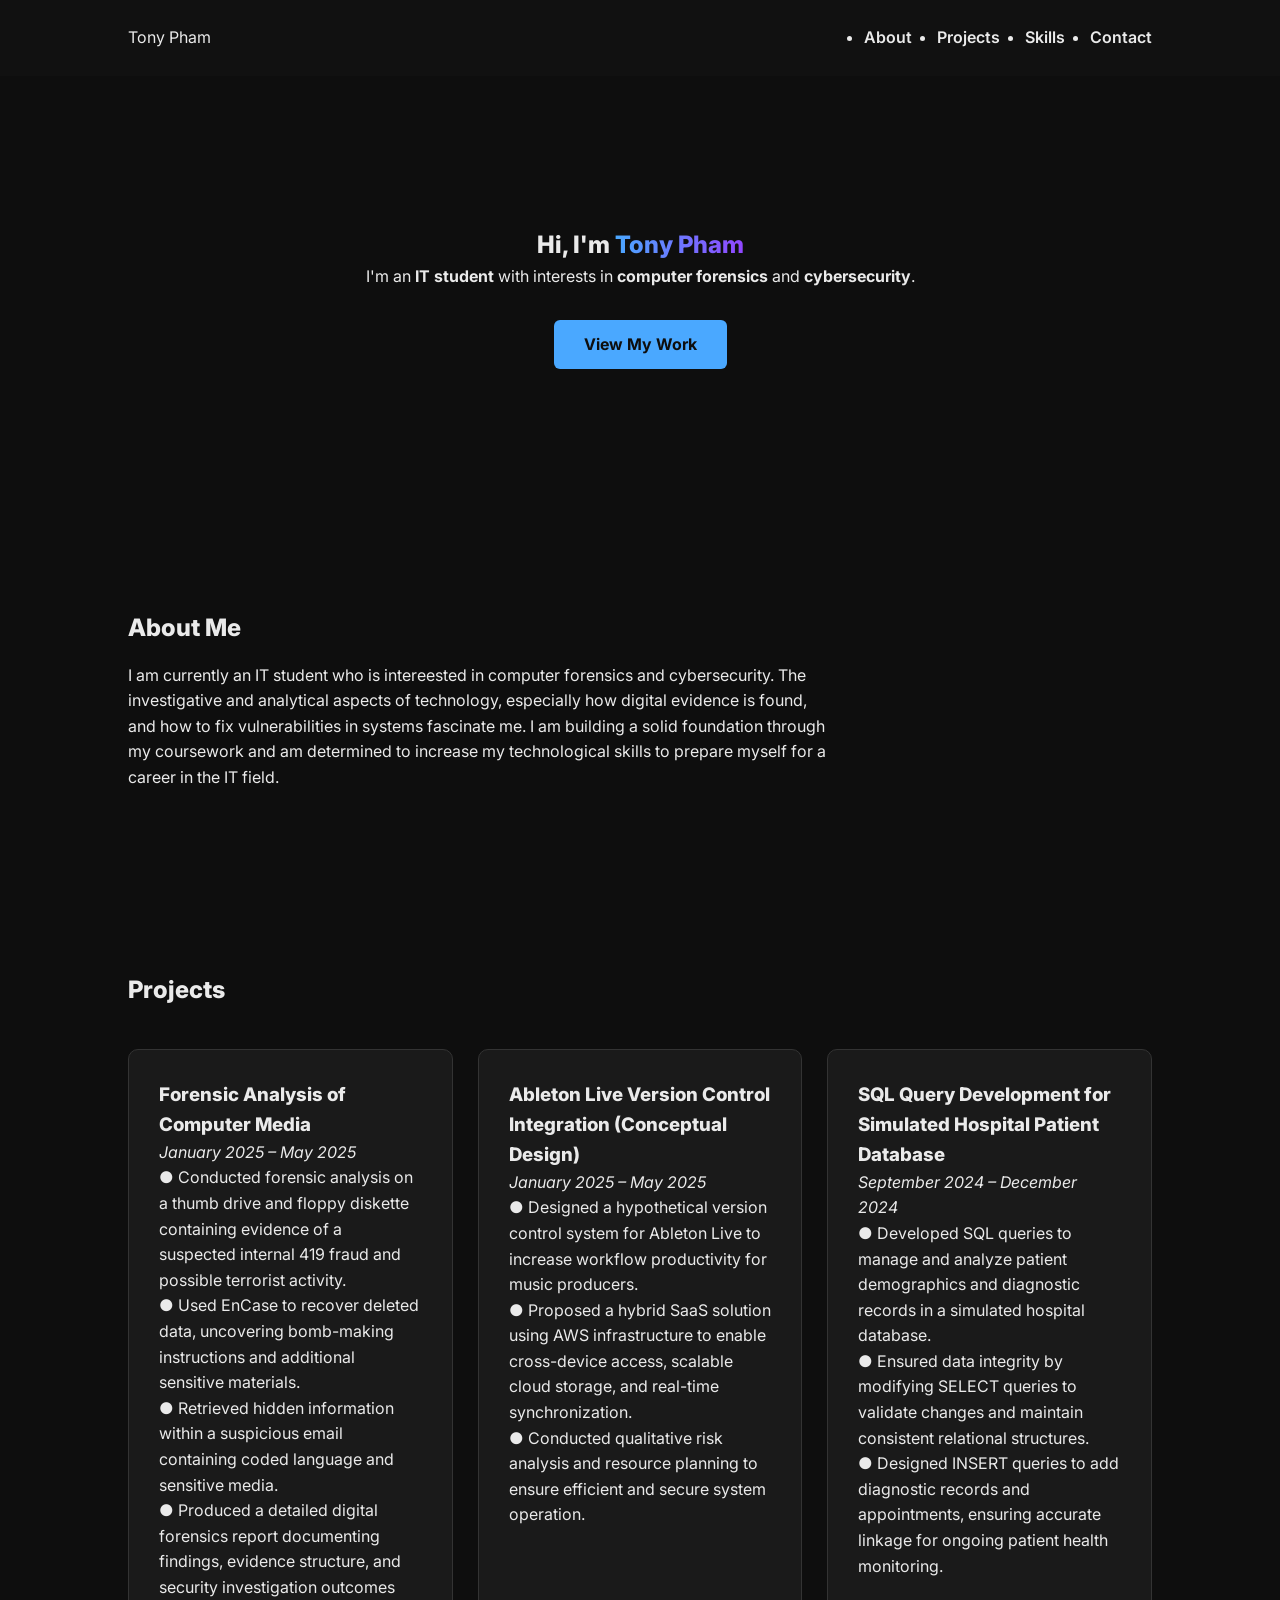
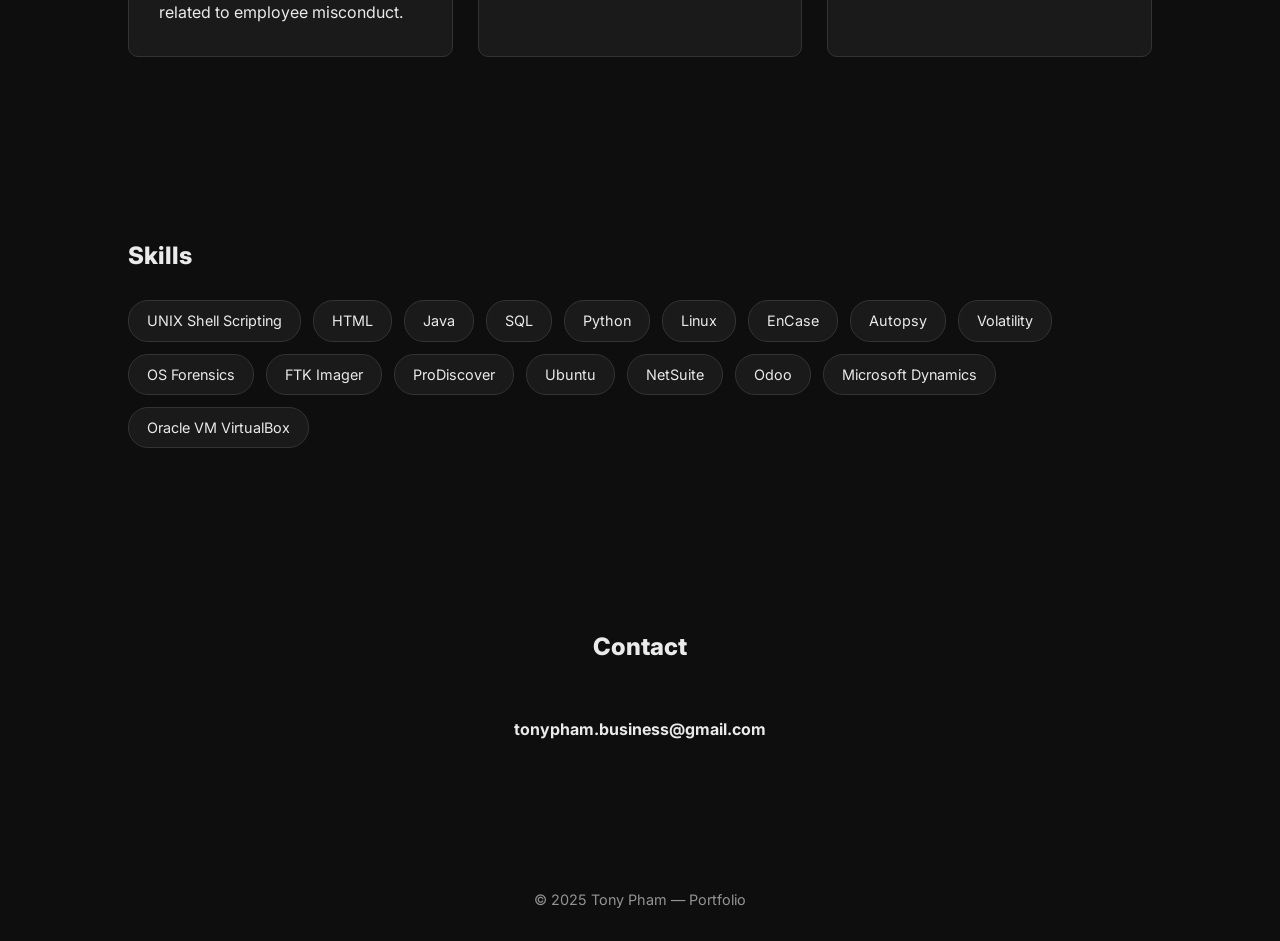
==== index.html @ e0328ffb "Add files via upload" ====
<!DOCTYPE html>
<html lang="en">
<head>
    <meta charset="UTF-8" />
    <meta name="viewport" content="width=device-width, initial-scale=1.0" />
    <title>Tony Pham | IT Student Portfolio</title>
    <link rel="stylesheet" href="style.css" />
    <link href="https://fonts.googleapis.com/css2?family=Inter:wght@300;400;600;800&display=swap" rel="stylesheet">
</head>

<body>

    <!-- NAVIGATION -->
    <nav class="navbar">
        <div class="logo">Tony Pham</div>
        <ul class="nav-links">
            <li><a href="#about">About</a></li>
            <li><a href="#projects">Projects</a></li>
            <li><a href="#skills">Skills</a></li>
            <li><a href="#contact">Contact</a></li>
        </ul>
    </nav>

    <!-- HERO SECTION -->
    <section class="hero">
        <h1>Hi, I'm <span>Tony Pham</span></h1>
        <p>
            I'm an <strong>IT student</strong> with interests in 
            <strong>computer forensics</strong> and <strong>cybersecurity</strong>.
        </p>

        <a class="btn" href="#projects">View My Work</a>
    </section>

    <!-- ABOUT SECTION -->
    <section class="about" id="about">
        <h2>About Me</h2>
        <p>
            I am currently an IT student who is intereested in computer forensics and cybersecurity.
            The investigative and analytical aspects of technology, especially how digital evidence 
            is found, and how to fix vulnerabilities in systems fascinate me. I am building a solid
            foundation through my coursework and am determined to increase my technological skills 
            to prepare myself for a career in the IT field.
        </p>
    </section>

    <!-- PROJECTS SECTION -->
    <section class="projects" id="projects">
    <h2>Projects</h2>

    <div class="project-grid">

        <!-- PROJECT 1 -->
        <div class="project-card">
            <h3>Forensic Analysis of Computer Media</h3>
            <p><em>January 2025 – May 2025</em></p>
            <p>
                ● Conducted forensic analysis on a thumb drive and floppy diskette containing evidence of a suspected internal 419 fraud and possible terrorist activity.<br>
                ● Used EnCase to recover deleted data, uncovering bomb-making instructions and additional sensitive materials.<br>
                ● Retrieved hidden information within a suspicious email containing coded language and sensitive media.<br>
                ● Produced a detailed digital forensics report documenting findings, evidence structure, and security investigation outcomes related to employee misconduct.
            </p>
        </div>

        <!-- PROJECT 2 -->
        <div class="project-card">
            <h3>Ableton Live Version Control Integration (Conceptual Design)</h3>
            <p><em>January 2025 – May 2025</em></p>
            <p>
                ● Designed a hypothetical version control system for Ableton Live to increase workflow productivity for music producers.<br>
                ● Proposed a hybrid SaaS solution using AWS infrastructure to enable cross-device access, scalable cloud storage, and real-time synchronization.<br>
                ● Conducted qualitative risk analysis and resource planning to ensure efficient and secure system operation.
            </p>
        </div>

        <!-- PROJECT 3 -->
        <div class="project-card">
            <h3>SQL Query Development for Simulated Hospital Patient Database</h3>
            <p><em>September 2024 – December 2024</em></p>
            <p>
                ● Developed SQL queries to manage and analyze patient demographics and diagnostic records in a simulated hospital database.<br>
                ● Ensured data integrity by modifying SELECT queries to validate changes and maintain consistent relational structures.<br>
                ● Designed INSERT queries to add diagnostic records and appointments, ensuring accurate linkage for ongoing patient health monitoring.
            </p>
        </div>

    </div>
</section>

    <!-- SKILLS SECTION -->
    <section class="skills" id="skills">
        <h2>Skills</h2>

        <div class="skill-tags">
            <span>UNIX Shell Scripting</span>
            <span>HTML</span>
            <span>Java</span>
            <span>SQL</span>
            <span>Python</span>
            <span>Linux</span>
            <span>EnCase</span>
            <span>Autopsy</span>
            <span>Volatility</span>
            <span>OS Forensics</span>
            <span>FTK Imager</span>
            <span>ProDiscover</span>
            <span>Ubuntu</span>
            <span>NetSuite</span>
            <span>Odoo</span>
            <span>Microsoft Dynamics</span>
            <span>Oracle VM VirtualBox</span>
        </div>
    </section>

    <!-- CONTACT SECTION -->
    <section class="contact" id="contact">
        <h2>Contact</h2>
        <p>
            <br><br>
            <strong>tonypham.business@gmail.com</strong>
            <br><br>
        </p>
    </section>

    <footer>
        © 2025 Tony Pham — Portfolio
    </footer>

</body>
</html>
---- style.css ----
/* GENERAL STYLES */
* {
    margin: 0;
    padding: 0;
    box-sizing: border-box;
}

body {
    background: #0e0e0e;
    color: #eaeaea;
    font-family: 'Inter', sans-serif;
    line-height: 1.6;
}

h1, h2, h3 {
    font-weight: 800;
}

a {
    text-decoration: none;
    color: inherit;
}

/* NAVBAR */
.navbar {
    display: flex;
    justify-content: space-between;
    align-items: center;
    padding: 25px 10%;
    background: rgba(20, 20, 20, 0.6);
    backdrop-filter: blur(10px);
    position: sticky;
    top: 0;
    z-index: 50;
}

.nav-links {
    display: flex;
    gap: 25px;
}

.nav-links a {
    font-weight: 600;
    transition: 0.3s;
}

.nav-links a:hover {
    color: #4aa8ff;
}

/* HERO SECTION */
.hero {
    text-align: center;
    padding: 150px 10%;
}

.hero h1 span {
    background: linear-gradient(90deg, #4aa8ff, #9146ff);
    -webkit-background-clip: text;
    -webkit-text-fill-color: transparent;
}

.hero .btn {
    display: inline-block;
    margin-top: 30px;
    padding: 12px 30px;
    background: #4aa8ff;
    color: #0e0e0e;
    font-weight: 700;
    border-radius: 6px;
    transition: 0.3s;
}

.hero .btn:hover {
    opacity: 0.8;
}

/* SECTION HEADERS */
section {
    padding: 90px 10%;
}

/* ABOUT */
.about p {
    max-width: 700px;
    margin-top: 15px;
}

/* PROJECTS */
.project-grid {
    margin-top: 40px;
    display: grid;
    gap: 25px;
    grid-template-columns: repeat(auto-fit, minmax(280px, 1fr));
}

.project-card {
    padding: 30px;
    background: #1a1a1a;
    border-radius: 10px;
    transition: 0.3s;
    border: 1px solid #333;
}

.project-card:hover {
    transform: translateY(-5px);
    border-color: #4aa8ff;
}

.project-link {
    margin-top: 15px;
    display: inline-block;
    color: #4aa8ff;
    font-weight: 600;
}

/* SKILLS */
.skill-tags {
    display: flex;
    flex-wrap: wrap;
    gap: 12px;
    margin-top: 25px;
}

.skill-tags span {
    padding: 8px 18px;
    background: #1a1a1a;
    border-radius: 20px;
    border: 1px solid #333;
    font-size: 0.9rem;
}

/* CONTACT */
.contact {
    text-align: center;
}

.contact .btn {
    background: #9146ff;
    color: #fff;
    margin-top: 25px;
    padding: 12px 30px;
    border-radius: 6px;
    transition: 0.3s;
}

.contact .btn:hover {
    opacity: 0.85;
}

/* FOOTER */
footer {
    text-align: center;
    padding: 30px;
    opacity: 0.6;
    font-size: 0.9rem;
}
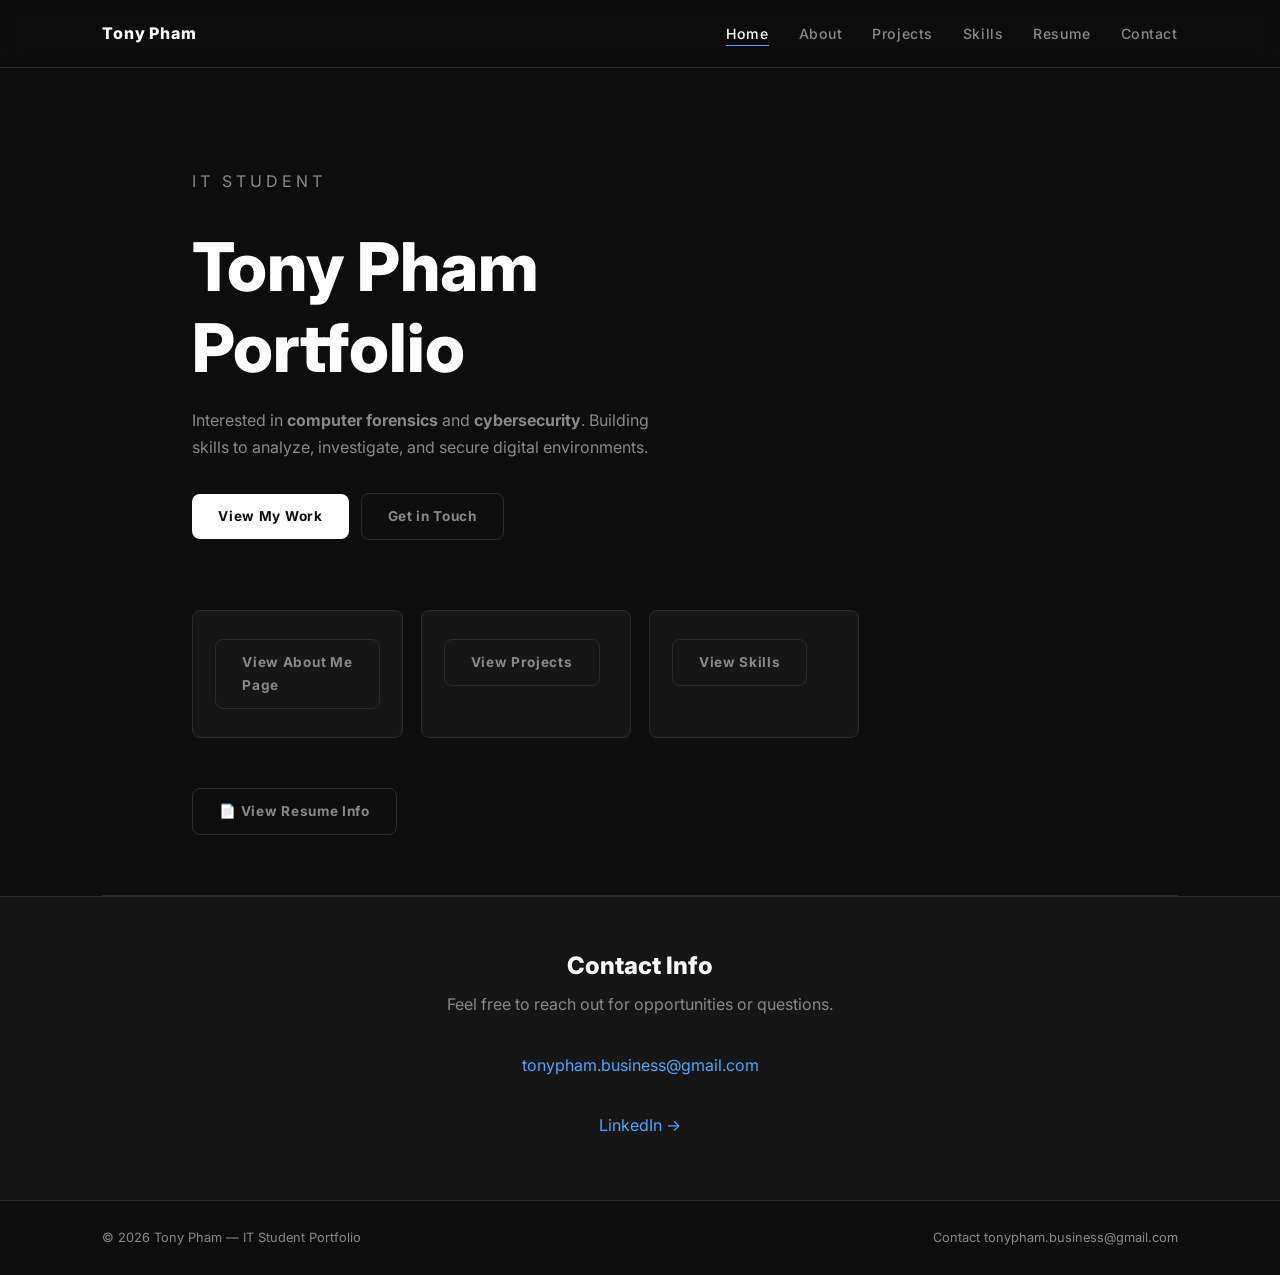
==== commit 149ddd39: "Add files via upload" ====
--- a/index.html
+++ b/index.html
@@ -1,130 +1,104 @@
-<!DOCTYPE html>
-<html lang="en">
-<head>
-    <meta charset="UTF-8" />
-    <meta name="viewport" content="width=device-width, initial-scale=1.0" />
-    <title>Tony Pham | IT Student Portfolio</title>
-    <link rel="stylesheet" href="style.css" />
-    <link href="https://fonts.googleapis.com/css2?family=Inter:wght@300;400;600;800&display=swap" rel="stylesheet">
-</head>
-
-<body>
-
-    <!-- NAVIGATION -->
-    <nav class="navbar">
-        <div class="logo">Tony Pham</div>
-        <ul class="nav-links">
-            <li><a href="#about">About</a></li>
-            <li><a href="#projects">Projects</a></li>
-            <li><a href="#skills">Skills</a></li>
-            <li><a href="#contact">Contact</a></li>
-        </ul>
-    </nav>
-
-    <!-- HERO SECTION -->
-    <section class="hero">
-        <h1>Hi, I'm <span>Tony Pham</span></h1>
-        <p>
-            I'm an <strong>IT student</strong> with interests in 
-            <strong>computer forensics</strong> and <strong>cybersecurity</strong>.
-        </p>
-
-        <a class="btn" href="#projects">View My Work</a>
-    </section>
-
-    <!-- ABOUT SECTION -->
-    <section class="about" id="about">
-        <h2>About Me</h2>
-        <p>
-            I am currently an IT student who is intereested in computer forensics and cybersecurity.
-            The investigative and analytical aspects of technology, especially how digital evidence 
-            is found, and how to fix vulnerabilities in systems fascinate me. I am building a solid
-            foundation through my coursework and am determined to increase my technological skills 
-            to prepare myself for a career in the IT field.
-        </p>
-    </section>
-
-    <!-- PROJECTS SECTION -->
-    <section class="projects" id="projects">
-    <h2>Projects</h2>
-
-    <div class="project-grid">
-
-        <!-- PROJECT 1 -->
-        <div class="project-card">
-            <h3>Forensic Analysis of Computer Media</h3>
-            <p><em>January 2025 – May 2025</em></p>
-            <p>
-                ● Conducted forensic analysis on a thumb drive and floppy diskette containing evidence of a suspected internal 419 fraud and possible terrorist activity.<br>
-                ● Used EnCase to recover deleted data, uncovering bomb-making instructions and additional sensitive materials.<br>
-                ● Retrieved hidden information within a suspicious email containing coded language and sensitive media.<br>
-                ● Produced a detailed digital forensics report documenting findings, evidence structure, and security investigation outcomes related to employee misconduct.
-            </p>
-        </div>
-
-        <!-- PROJECT 2 -->
-        <div class="project-card">
-            <h3>Ableton Live Version Control Integration (Conceptual Design)</h3>
-            <p><em>January 2025 – May 2025</em></p>
-            <p>
-                ● Designed a hypothetical version control system for Ableton Live to increase workflow productivity for music producers.<br>
-                ● Proposed a hybrid SaaS solution using AWS infrastructure to enable cross-device access, scalable cloud storage, and real-time synchronization.<br>
-                ● Conducted qualitative risk analysis and resource planning to ensure efficient and secure system operation.
-            </p>
-        </div>
-
-        <!-- PROJECT 3 -->
-        <div class="project-card">
-            <h3>SQL Query Development for Simulated Hospital Patient Database</h3>
-            <p><em>September 2024 – December 2024</em></p>
-            <p>
-                ● Developed SQL queries to manage and analyze patient demographics and diagnostic records in a simulated hospital database.<br>
-                ● Ensured data integrity by modifying SELECT queries to validate changes and maintain consistent relational structures.<br>
-                ● Designed INSERT queries to add diagnostic records and appointments, ensuring accurate linkage for ongoing patient health monitoring.
-            </p>
-        </div>
-
-    </div>
-</section>
-
-    <!-- SKILLS SECTION -->
-    <section class="skills" id="skills">
-        <h2>Skills</h2>
-
-        <div class="skill-tags">
-            <span>UNIX Shell Scripting</span>
-            <span>HTML</span>
-            <span>Java</span>
-            <span>SQL</span>
-            <span>Python</span>
-            <span>Linux</span>
-            <span>EnCase</span>
-            <span>Autopsy</span>
-            <span>Volatility</span>
-            <span>OS Forensics</span>
-            <span>FTK Imager</span>
-            <span>ProDiscover</span>
-            <span>Ubuntu</span>
-            <span>NetSuite</span>
-            <span>Odoo</span>
-            <span>Microsoft Dynamics</span>
-            <span>Oracle VM VirtualBox</span>
-        </div>
-    </section>
-
-    <!-- CONTACT SECTION -->
-    <section class="contact" id="contact">
-        <h2>Contact</h2>
-        <p>
-            <br><br>
-            <strong>tonypham.business@gmail.com</strong>
-            <br><br>
-        </p>
-    </section>
-
-    <footer>
-        © 2025 Tony Pham — Portfolio
-    </footer>
-
-</body>
-</html>
+<!DOCTYPE html>
+<html lang="en">
+<head>
+    <meta charset="UTF-8" />
+    <meta name="viewport" content="width=device-width, initial-scale=1.0" />
+    <meta name="description" content="Tony Pham IT Student Portfolio." />
+    <title>Tony Pham | IT Student Portfolio</title>
+    <link rel="stylesheet" href="style.css" />
+
+    <!-- Google Fonts -->
+    <link rel="preconnect" href="https://fonts.googleapis.com" />
+    <link rel="preconnect" href="https://fonts.gstatic.com" crossorigin />
+    <link href="https://fonts.googleapis.com/css2?family=Inter:wght@300;400;600;800&display=swap" rel="stylesheet">
+</head>
+
+<body>
+
+    <!-- NAVIGATION BAR -->
+    <nav class="navbar">
+        <div class="nav-logo">Tony Pham</div>
+        <ul class="nav-links">
+            <!-- Internal links to all pages -->
+            <li><a href="index.html" class="active">Home</a></li>
+            <li><a href="about.html">About</a></li>
+            <li><a href="projects.html">Projects</a></li>
+            <li><a href="skills.html">Skills</a></li>
+            <li><a href="resume.html">Resume</a></li>
+            <li><a href="contact.html">Contact</a></li>
+        </ul>
+    </nav>
+
+    <!-- MAIN SECTION -->
+    <header class="hero">
+        <div class="hero-text">
+            <p class="hero-eyebrow">IT Student</p>
+            <h1>Tony Pham<br />Portfolio</h1>
+            <p>
+                Interested in <strong>computer forensics</strong> and <strong>cybersecurity</strong>.
+                Building skills to analyze, investigate, and secure digital environments.
+            </p>
+            <!-- Internal link to projects subpage -->
+            <a class="btn btn-primary" href="projects.html">View My Work</a>
+            &nbsp;
+            <!-- Internal link to contact subpage -->
+            <a class="btn btn-outline" href="contact.html">Get in Touch</a>
+        </div>
+
+        </div>
+    </header>
+
+    <!-- GRID -->
+    <main>
+        <div class="preview-grid">
+
+            <!-- Bio card -->
+            <div class="preview-card">
+                <!-- Internal link -->
+                <a class="btn btn-outline" href="about.html">View About Me Page</a>
+            </div>
+
+            <!-- Projects card -->
+            <div class="preview-card">
+                <a class="btn btn-outline" href="projects.html">View Projects</a>
+            </div>
+
+            <!-- Skills card -->
+            <div class="preview-card">
+                <a class="btn btn-outline" href="skills.html">View Skills</a>
+            </div>
+
+        </div>
+        <!-- Resume link-->
+        <div class="resume-link-bar">
+            <a class="btn btn-outline" href="resume.html">&#128196; View Resume Info</a>
+        </div>
+
+        <div class="divider"></div>
+
+        <!-- CONTACT INFO -->
+        <section class="contact-strip">
+            <h2>Contact Info</h2>
+            <p>Feel free to reach out for opportunities or questions.</p>
+            <br />
+            <p>
+                <a href="mailto:tonypham.business@gmail.com">tonypham.business@gmail.com</a>
+            </p>
+            <br />
+            <p>
+                <a href="https://www.linkedin.com/in/tony-pham-45103a403/" target="_blank" rel="noopener noreferrer">
+                    LinkedIn &rarr;
+                </a>
+            </p>
+        </section>
+
+    </main>
+
+    <!-- FOOTER -->
+    <footer>
+        <span>&copy; 2026 Tony Pham &mdash; IT Student Portfolio</span>
+        <a href="contact.html">Contact tonypham.business@gmail.com</a>
+    </footer>
+
+</body>
+</html>
--- a/style.css
+++ b/style.css
@@ -1,157 +1,675 @@
-/* GENERAL STYLES */
-* {
-    margin: 0;
-    padding: 0;
-    box-sizing: border-box;
-}
-
-body {
-    background: #0e0e0e;
-    color: #eaeaea;
-    font-family: 'Inter', sans-serif;
-    line-height: 1.6;
-}
-
-h1, h2, h3 {
-    font-weight: 800;
-}
-
-a {
-    text-decoration: none;
-    color: inherit;
-}
-
-/* NAVBAR */
-.navbar {
-    display: flex;
-    justify-content: space-between;
-    align-items: center;
-    padding: 25px 10%;
-    background: rgba(20, 20, 20, 0.6);
-    backdrop-filter: blur(10px);
-    position: sticky;
-    top: 0;
-    z-index: 50;
-}
-
-.nav-links {
-    display: flex;
-    gap: 25px;
-}
-
-.nav-links a {
-    font-weight: 600;
-    transition: 0.3s;
-}
-
-.nav-links a:hover {
-    color: #4aa8ff;
-}
-
-/* HERO SECTION */
-.hero {
-    text-align: center;
-    padding: 150px 10%;
-}
-
-.hero h1 span {
-    background: linear-gradient(90deg, #4aa8ff, #9146ff);
-    -webkit-background-clip: text;
-    -webkit-text-fill-color: transparent;
-}
-
-.hero .btn {
-    display: inline-block;
-    margin-top: 30px;
-    padding: 12px 30px;
-    background: #4aa8ff;
-    color: #0e0e0e;
-    font-weight: 700;
-    border-radius: 6px;
-    transition: 0.3s;
-}
-
-.hero .btn:hover {
-    opacity: 0.8;
-}
-
-/* SECTION HEADERS */
-section {
-    padding: 90px 10%;
-}
-
-/* ABOUT */
-.about p {
-    max-width: 700px;
-    margin-top: 15px;
-}
-
-/* PROJECTS */
-.project-grid {
-    margin-top: 40px;
-    display: grid;
-    gap: 25px;
-    grid-template-columns: repeat(auto-fit, minmax(280px, 1fr));
-}
-
-.project-card {
-    padding: 30px;
-    background: #1a1a1a;
-    border-radius: 10px;
-    transition: 0.3s;
-    border: 1px solid #333;
-}
-
-.project-card:hover {
-    transform: translateY(-5px);
-    border-color: #4aa8ff;
-}
-
-.project-link {
-    margin-top: 15px;
-    display: inline-block;
-    color: #4aa8ff;
-    font-weight: 600;
-}
-
-/* SKILLS */
-.skill-tags {
-    display: flex;
-    flex-wrap: wrap;
-    gap: 12px;
-    margin-top: 25px;
-}
-
-.skill-tags span {
-    padding: 8px 18px;
-    background: #1a1a1a;
-    border-radius: 20px;
-    border: 1px solid #333;
-    font-size: 0.9rem;
-}
-
-/* CONTACT */
-.contact {
-    text-align: center;
-}
-
-.contact .btn {
-    background: #9146ff;
-    color: #fff;
-    margin-top: 25px;
-    padding: 12px 30px;
-    border-radius: 6px;
-    transition: 0.3s;
-}
-
-.contact .btn:hover {
-    opacity: 0.85;
-}
-
-/* FOOTER */
-footer {
-    text-align: center;
-    padding: 30px;
-    opacity: 0.6;
-    font-size: 0.9rem;
-}
+/* Tony Pham Personal Website */
+
+:root {
+    --bg:           #0d0d0d;
+    --bg-card:      #161616;
+    --bg-nav:       rgba(13, 13, 13, 0.92);
+    --accent:       #4aa8ff;
+    --text:         #e8e8e8;
+    --text-muted:   #888888;
+    --border:       #2a2a2a;
+    --radius:       8px;
+    --max-w:        1100px;
+}
+
+/* RESET SECTION */
+*, *::before, *::after {
+    margin: 0;
+    padding: 0;
+    box-sizing: border-box;
+}
+
+html {
+    scroll-behavior: smooth;
+}
+
+body {
+    background-color: var(--bg);
+    color: var(--text);
+    font-family: 'Inter', sans-serif;
+    font-size: 1rem;
+    line-height: 1.7;
+}
+
+h1, h2, h3, h4 {
+    font-family: 'Inter', sans-serif;
+    font-weight: 800;
+    line-height: 1.2;
+}
+
+a {
+    text-decoration: none;
+    color: inherit;
+}
+
+ul {
+    list-style: none;
+}
+
+img {
+    max-width: 100%;
+    height: auto;
+    display: block;
+}
+
+/* LAYOUT UTILITY */
+.container {
+    max-width: var(--max-w);
+    margin: 0 auto;
+    padding: 0 5%;
+}
+
+/* NAVIGATION BAR */
+.navbar {
+    display: flex;
+    justify-content: space-between;
+    align-items: center;
+    padding: 20px 8%;
+    background-color: var(--bg-nav);
+    backdrop-filter: blur(10px);
+    -webkit-backdrop-filter: blur(10px);
+    position: sticky;
+    top: 0;
+    z-index: 100;
+    border-bottom: 1px solid var(--border);
+}
+
+.nav-logo {
+    font-family: 'Inter', sans-serif;
+    font-weight: 800;
+    font-size: 1rem;
+    letter-spacing: 0.05em;
+    color: #ffffff;
+}
+
+/* Navigation links */
+.nav-links {
+    display: flex;
+    gap: 30px;
+}
+
+.nav-links a {
+    font-size: 0.88rem;
+    font-weight: 500;
+    color: var(--text-muted);
+    letter-spacing: 0.04em;
+    transition: color 0.3s ease;
+    padding-bottom: 3px;
+    border-bottom: 1px solid transparent;
+}
+
+/* Hover pseudo-class */
+.nav-links a:hover {
+    color: #ffffff;
+    border-bottom-color: var(--accent);
+}
+
+/* Active page */
+.nav-links a.active {
+    color: #ffffff;
+    border-bottom-color: var(--accent);
+}
+
+/* HOMEPAGE SecTION */
+.hero {
+    display: grid;
+    grid-template-columns: 1fr 300px;
+    gap: 60px;
+    align-items: center;
+    max-width: var(--max-w);
+    margin: 0 auto;
+    padding: 100px 8% 70px;
+}
+
+.hero-eyebrow {
+    font-size: 0.72rem;
+    letter-spacing: 0.25em;
+    text-transform: uppercase;
+    color: var(--accent);
+    margin-bottom: 16px;
+}
+
+.hero h1 {
+    font-size: clamp(2.5rem, 6vw, 4.2rem);
+    color: #ffffff;
+    margin-bottom: 18px;
+}
+
+.hero p {
+    font-size: 1rem;
+    color: var(--text-muted);
+    max-width: 480px;
+    margin-bottom: 32px;
+}
+
+/* BUTTONS */
+.btn {
+    display: inline-block;
+    padding: 11px 26px;
+    font-family: 'Inter', sans-serif;
+    font-weight: 700;
+    font-size: 0.85rem;
+    letter-spacing: 0.05em;
+    border-radius: var(--radius);
+    transition: opacity 0.3s ease, transform 0.2s ease;
+}
+
+.btn:hover {
+    opacity: 0.8;
+    transform: translateY(-2px);
+}
+
+.btn-primary {
+    background-color: #ffffff;
+    color: var(--bg);
+}
+
+.btn-outline {
+    border: 1px solid var(--border);
+    color: var(--text-muted);
+    background-color: transparent;
+}
+
+.btn-outline:hover {
+    border-color: var(--accent);
+    color: #ffffff;
+    opacity: 1;
+}
+
+/* HOMEPAGE PREVIEW */
+.preview-grid {
+    display: grid;
+    grid-template-columns: repeat(4, 1fr);
+    gap: 18px;
+    max-width: var(--max-w);
+    margin: 0 auto;
+    padding: 0 8% 30px;
+}
+
+.preview-card {
+    background-color: var(--bg-card);
+    border: 1px solid var(--border);
+    border-radius: var(--radius);
+    padding: 28px 22px;
+    transition: border-color 0.3s ease, transform 0.3s ease;
+}
+
+.preview-card:hover {
+    border-color: var(--accent);
+    transform: translateY(-4px);
+}
+
+.preview-card h3 {
+    font-size: 1.2rem;
+    color: #ffffff;
+    margin-bottom: 12px;
+}
+
+.preview-card p {
+    font-size: 0.88rem;
+    color: var(--text-muted);
+    line-height: 1.6;
+}
+
+/* Resume link bar */
+.resume-link-bar {
+    padding: 20px 8% 60px;
+    max-width: var(--max-w);
+    margin: 0 auto;
+}
+
+/* CONTACT SECTION BELOW HOMEPAGE */
+.contact-strip {
+    background-color: var(--bg-card);
+    border-top: 1px solid var(--border);
+    text-align: center;
+    padding: 55px 8%;
+}
+
+.contact-strip h2 {
+    font-size: 1.5rem;
+    color: #ffffff;
+    margin-bottom: 10px;
+}
+
+.contact-strip p {
+    color: var(--text-muted);
+    margin-bottom: 6px;
+}
+
+.contact-strip a {
+    color: var(--accent);
+    transition: opacity 0.3s ease;
+}
+
+.contact-strip a:hover {
+    opacity: 0.75;
+}
+
+/* CONTACT LAYOUT */
+.contact-layout {
+    display: grid;
+    grid-template-columns: 1fr 340px;
+    gap: 60px;
+    align-items: center;
+}
+
+/* CONTACT IMAGE */
+.contact-image {
+    display: flex;
+    justify-content: center;
+    align-items: center;
+}
+
+.contact-image img {
+    width: 100%;
+    max-width: 320px;
+
+    opacity: 0.95;
+
+    filter: drop-shadow(0 0 20px rgba(74, 168, 255, 0.08));
+}
+
+/* PAGE HEADER */
+.page-header {
+    padding: 65px 8% 40px;
+    max-width: var(--max-w);
+    margin: 0 auto;
+    border-bottom: 1px solid var(--border);
+    margin-bottom: 10px;
+}
+
+.page-header h1 {
+    font-size: clamp(2rem, 5vw, 3.2rem);
+    color: #ffffff;
+    margin-bottom: 10px;
+}
+
+.page-header p {
+    color: var(--text-muted);
+    max-width: 540px;
+}
+
+/* SECTION BASE */
+.page-section {
+    padding: 60px 8%;
+    max-width: var(--max-w);
+    margin: 0 auto;
+}
+
+.section-label {
+    font-size: 0.72rem;
+    letter-spacing: 0.22em;
+    text-transform: uppercase;
+    color: var(--accent);
+    margin-bottom: 8px;
+}
+
+.section-title {
+    font-size: clamp(1.5rem, 3vw, 2.2rem);
+    color: #ffffff;
+    margin-bottom: 10px;
+}
+
+.section-desc {
+    color: var(--text-muted);
+    max-width: 580px;
+    margin-bottom: 40px;
+}
+
+/* ABOUT PAGE */
+.about-layout {
+    display: grid;
+    grid-template-columns: 1fr 1fr;
+    gap: 60px;
+    align-items: start;
+}
+
+.about-text p {
+    color: var(--text-muted);
+    margin-bottom: 16px;
+    font-size: 0.97rem;
+}
+
+/* PROJECTS PAGE */
+.project-grid {
+    display: grid;
+    grid-template-columns: repeat(auto-fit, minmax(300px, 1fr));
+    gap: 22px;
+    align-items: stretch;
+}
+
+.project-card {
+    background-color: var(--bg-card);
+    border: 1px solid var(--border);
+    border-radius: var(--radius);
+    padding: 30px;
+
+    display: flex;
+    flex-direction: column;
+
+    transition: border-color 0.3s ease, transform 0.3s ease;
+}
+
+.project-card:hover {
+    border-color: var(--accent);
+    transform: translateY(-5px);
+}
+
+.project-card h3 {
+    font-size: 1.05rem;
+    color: #ffffff;
+    margin-bottom: 5px;
+}
+
+.project-date {
+    font-size: 0.8rem;
+    color: var(--accent);
+    margin-bottom: 14px;
+}
+
+.project-card ul {
+    list-style: disc;
+    padding-left: 18px;
+}
+
+.project-card ul li {
+    font-size: 0.88rem;
+    color: var(--text-muted);
+    margin-bottom: 7px;
+    line-height: 1.5;
+}
+
+.project-tags {
+    display: flex;
+    flex-wrap: wrap;
+    gap: 7px;
+
+    margin-top: auto;
+    padding-top: 16px;
+}
+
+.tag {
+    font-size: 0.74rem;
+    padding: 4px 11px;
+    background-color: var(--bg);
+    border: 1px solid var(--border);
+    border-radius: 20px;
+    color: var(--text-muted);
+}
+
+/* SKILLS PAGE */
+.skills-group {
+    margin-bottom: 45px;
+}
+
+.skills-group h3 {
+    font-size: 0.9rem;
+    color: #ffffff;
+    margin-bottom: 16px;
+    padding-bottom: 10px;
+    border-bottom: 1px solid var(--border);
+    text-transform: uppercase;
+    letter-spacing: 0.1em;
+}
+
+.skill-tags {
+    display: flex;
+    flex-wrap: wrap;
+    gap: 11px;
+}
+
+.skill-tags span {
+    padding: 8px 18px;
+    background-color: var(--bg-card);
+    border: 1px solid var(--border);
+    border-radius: 20px;
+    font-size: 0.87rem;
+    color: var(--text-muted);
+    transition: border-color 0.3s ease, color 0.3s ease;
+}
+
+.skill-tags span:hover {
+    border-color: var(--accent);
+    color: #ffffff;
+}
+
+/* RESUME PAGE */
+.resume-block {
+    margin-bottom: 48px;
+}
+
+.resume-block h3 {
+    font-size: 0.78rem;
+    text-transform: uppercase;
+    letter-spacing: 0.18em;
+    color: var(--accent);
+    margin-bottom: 20px;
+    padding-bottom: 10px;
+    border-bottom: 1px solid var(--border);
+}
+
+.resume-entry {
+    margin-bottom: 26px;
+}
+
+.resume-entry h4 {
+    font-size: 0.98rem;
+    color: #ffffff;
+    margin-bottom: 3px;
+}
+
+.resume-meta {
+    font-size: 0.8rem;
+    color: var(--accent);
+    margin-bottom: 9px;
+}
+
+.resume-entry p,
+.resume-entry ul {
+    font-size: 0.88rem;
+    color: var(--text-muted);
+}
+
+.resume-entry ul {
+    list-style: disc;
+    padding-left: 18px;
+}
+
+.resume-entry ul li {
+    margin-bottom: 5px;
+}
+
+/* TABLE STYLING */
+.skills-table {
+    width: 100%;
+    border-collapse: collapse;
+    margin-top: 24px;
+    background-color: var(--bg-card);
+    border: 1px solid var(--border);
+    border-radius: var(--radius);
+    overflow: hidden;
+}
+
+.skills-table th,
+.skills-table td {
+    border: 1px solid var(--border);
+    padding: 14px;
+    text-align: left;
+}
+
+.skills-table th {
+    background-color: #1c1c1c;
+    color: #ffffff;
+    font-weight: 700;
+    font-size: 0.9rem;
+}
+
+.skills-table td {
+    color: var(--text-muted);
+    font-size: 0.88rem;
+}
+
+/* CONTACT PAGE */
+.contact-info-list {
+    display: flex;
+    flex-direction: column;
+    gap: 18px;
+    margin-bottom: 40px;
+    max-width: 500px;
+}
+
+.contact-info-item {
+    display: flex;
+    align-items: baseline;
+    gap: 16px;
+}
+
+.ci-label {
+    font-size: 0.72rem;
+    letter-spacing: 0.15em;
+    text-transform: uppercase;
+    color: var(--accent);
+    width: 90px;
+    flex-shrink: 0;
+}
+
+.contact-info-item a,
+.contact-info-item span {
+    color: var(--text-muted);
+    font-size: 0.95rem;
+    transition: color 0.3s ease;
+}
+
+.contact-info-item a:hover {
+    color: #ffffff;
+}
+
+/* LinkedIn Icon */
+.linkedin-icon {
+    font-size: 2rem;
+    color: #0A66C2;
+    transition: 0.3s ease;
+}
+
+.linkedin-icon:hover {
+    color: #ffffff;
+    transform: scale(1.1);
+}
+
+/* External links section */
+.ext-links {
+    display: flex;
+    flex-direction: column;
+    gap: 14px;
+    margin-top: 10px;
+}
+
+.ext-link-item {
+    display: flex;
+    align-items: center;
+    gap: 12px;
+    color: var(--text-muted);
+    font-size: 0.9rem;
+    transition: color 0.3s ease;
+}
+
+.ext-link-item:hover {
+    color: #ffffff;
+}
+
+.ext-link-label {
+    font-size: 0.72rem;
+    letter-spacing: 0.12em;
+    text-transform: uppercase;
+    color: var(--accent);
+    width: 90px;
+}
+
+/* HORIZONTAL DIVIDER */
+.divider {
+    height: 1px;
+    background-color: var(--border);
+    margin: 0 8%;
+}
+
+/* FOOTER SECTION */
+footer {
+    border-top: 1px solid var(--border);
+    padding: 26px 8%;
+    display: flex;
+    justify-content: space-between;
+    align-items: center;
+    font-size: 0.8rem;
+    color: var(--text-muted);
+}
+
+footer a {
+    color: var(--text-muted);
+    transition: color 0.3s ease;
+}
+
+footer a:hover {
+    color: #ffffff;
+}
+
+/* RESPONSIVE DESIGN */
+@media (max-width: 960px) {
+    .preview-grid {
+        grid-template-columns: 1fr 1fr;
+    }
+
+    .hero {
+        grid-template-columns: 1fr;
+        padding: 70px 8% 50px;
+    }
+
+    .about-layout {
+        grid-template-columns: 1fr;
+    }
+
+    .contact-layout {
+    grid-template-columns: 1fr;
+    }
+}
+
+@media (max-width: 600px) {
+    .preview-grid {
+        grid-template-columns: 1fr;
+    }
+
+    .navbar {
+        padding: 16px 5%;
+        flex-wrap: wrap;
+        gap: 12px;
+    }
+
+    .nav-links {
+        gap: 14px;
+    }
+
+    footer {
+        flex-direction: column;
+        gap: 8px;
+        text-align: center;
+    }
+
+    .hero h1 {
+        font-size: 2.2rem;
+    }
+}
+
+/* UTILITY CLASSES */
+.ext-note {
+    font-size: 0.85rem;
+    color: var(--text-muted);
+}
+
+.ext-link-accent {
+    color: var(--accent);
+    transition: opacity 0.3s ease;
+}
+
+.ext-link-accent:hover {
+    opacity: 0.75;
+}
